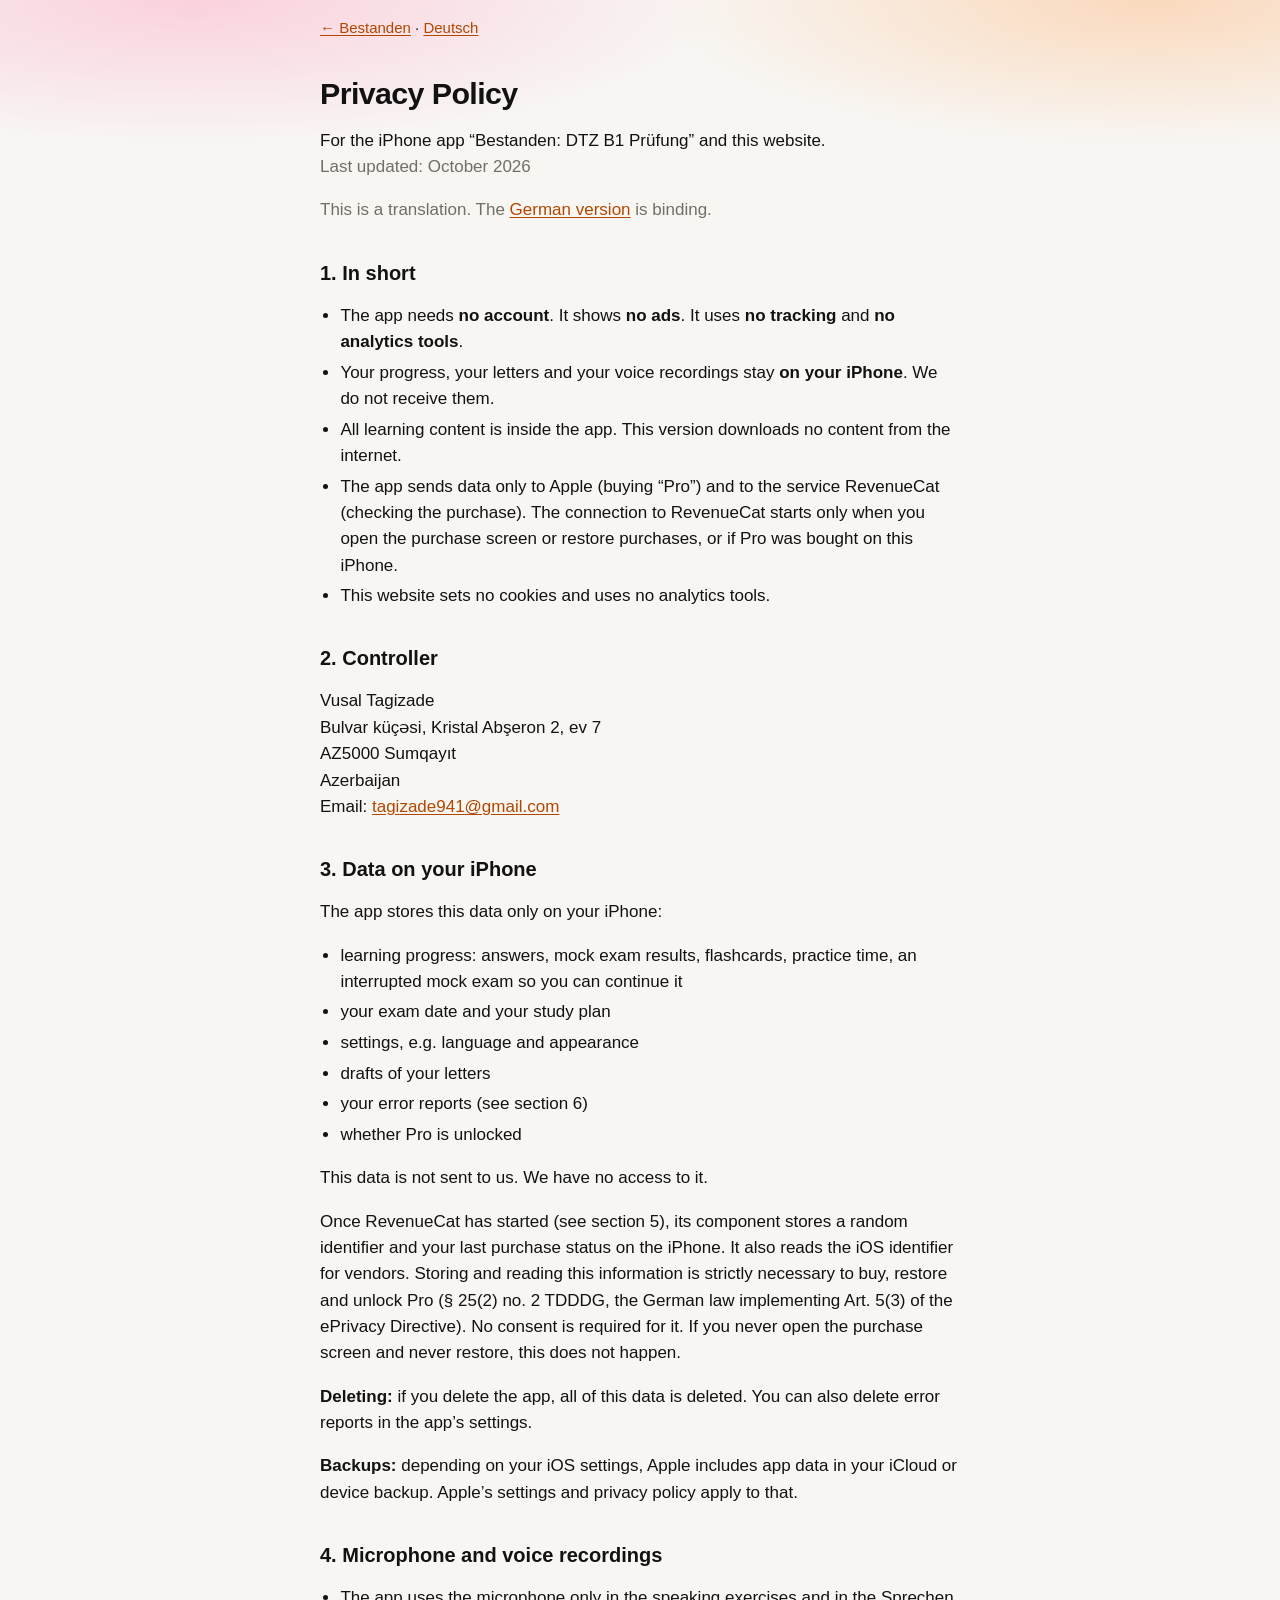
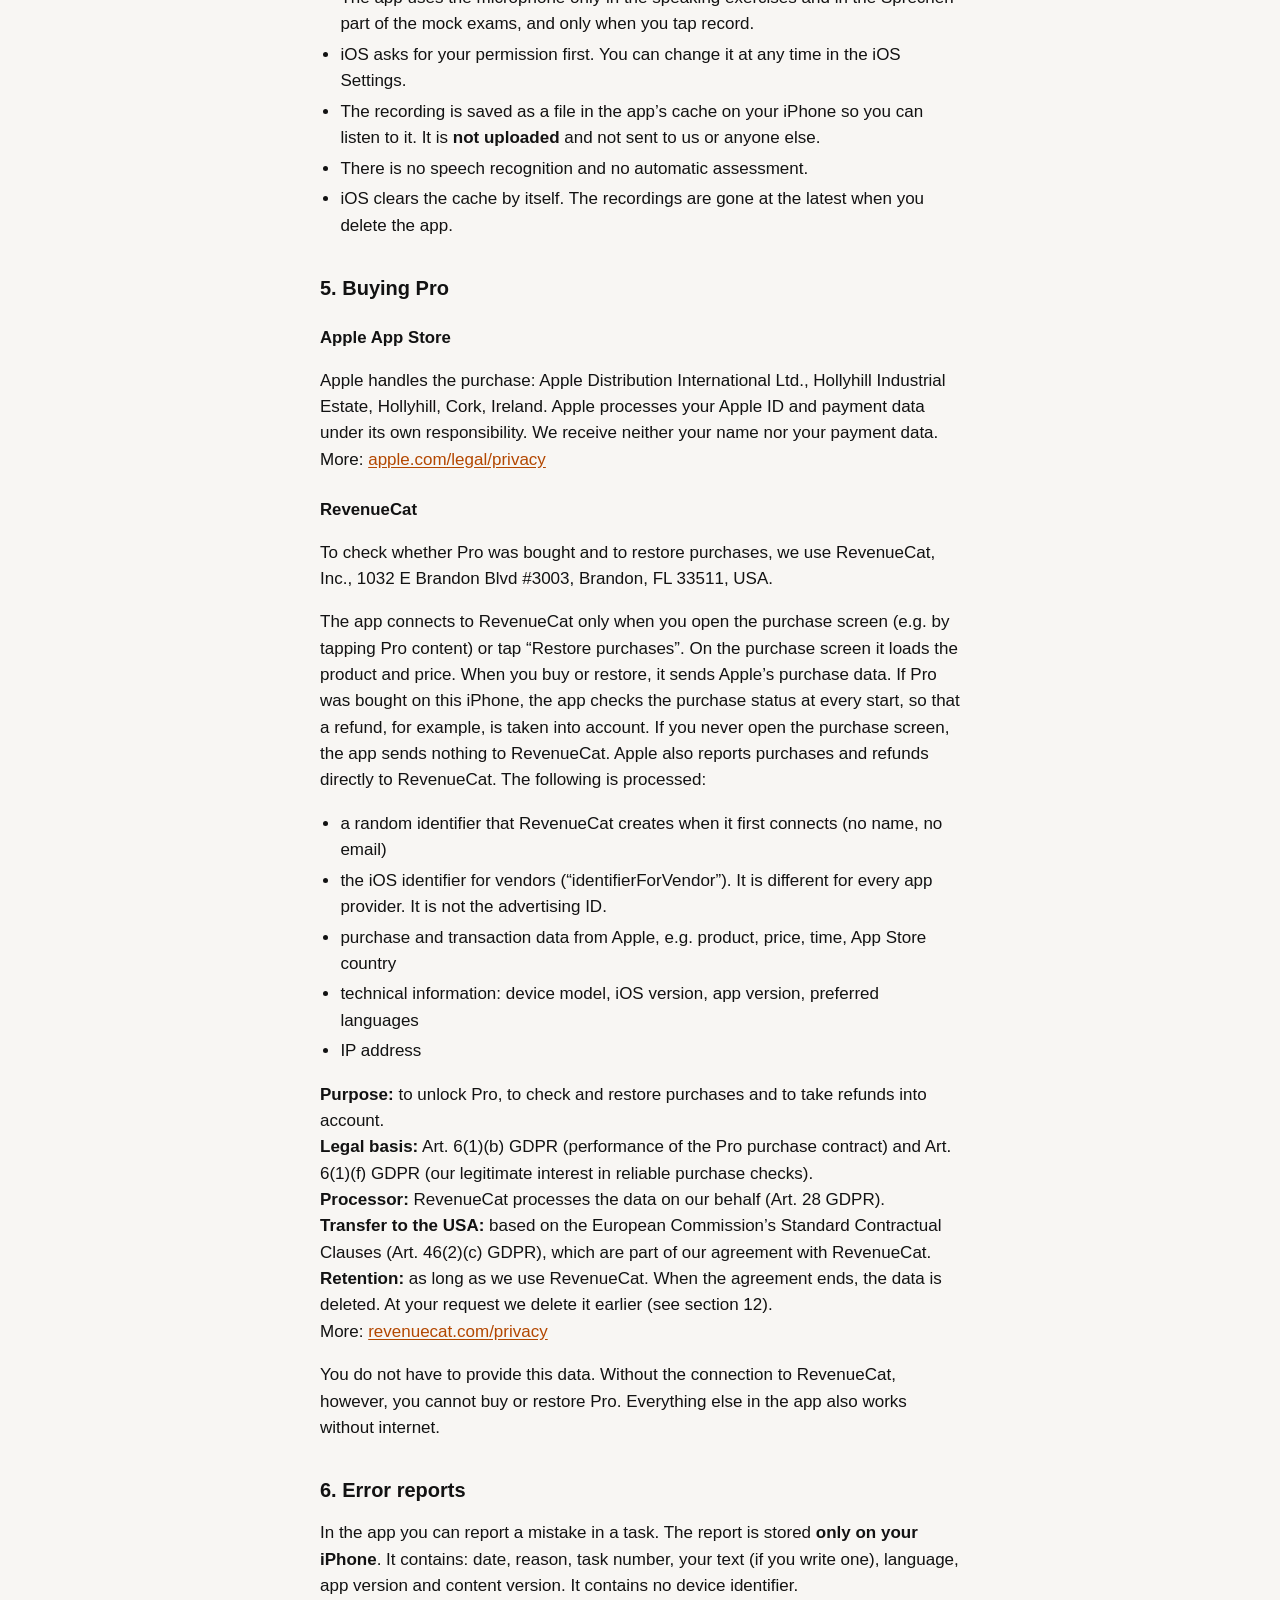
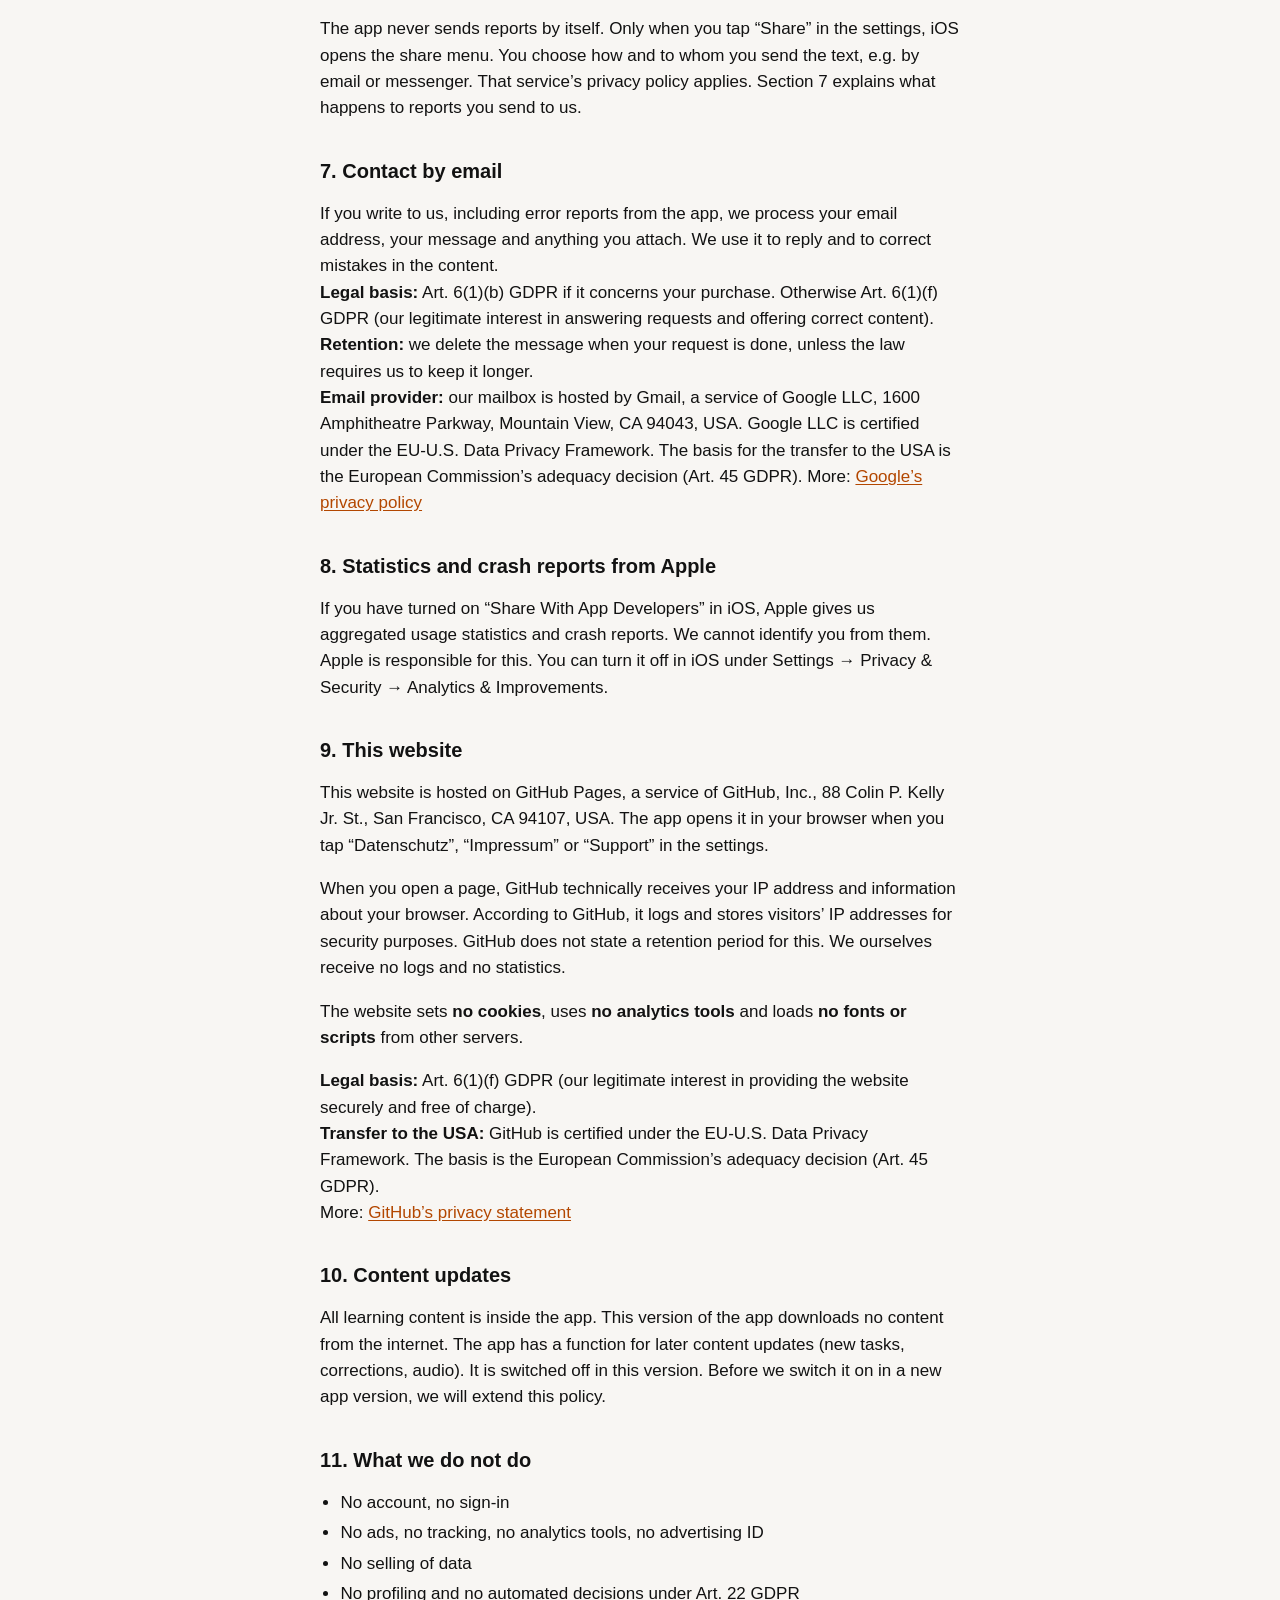
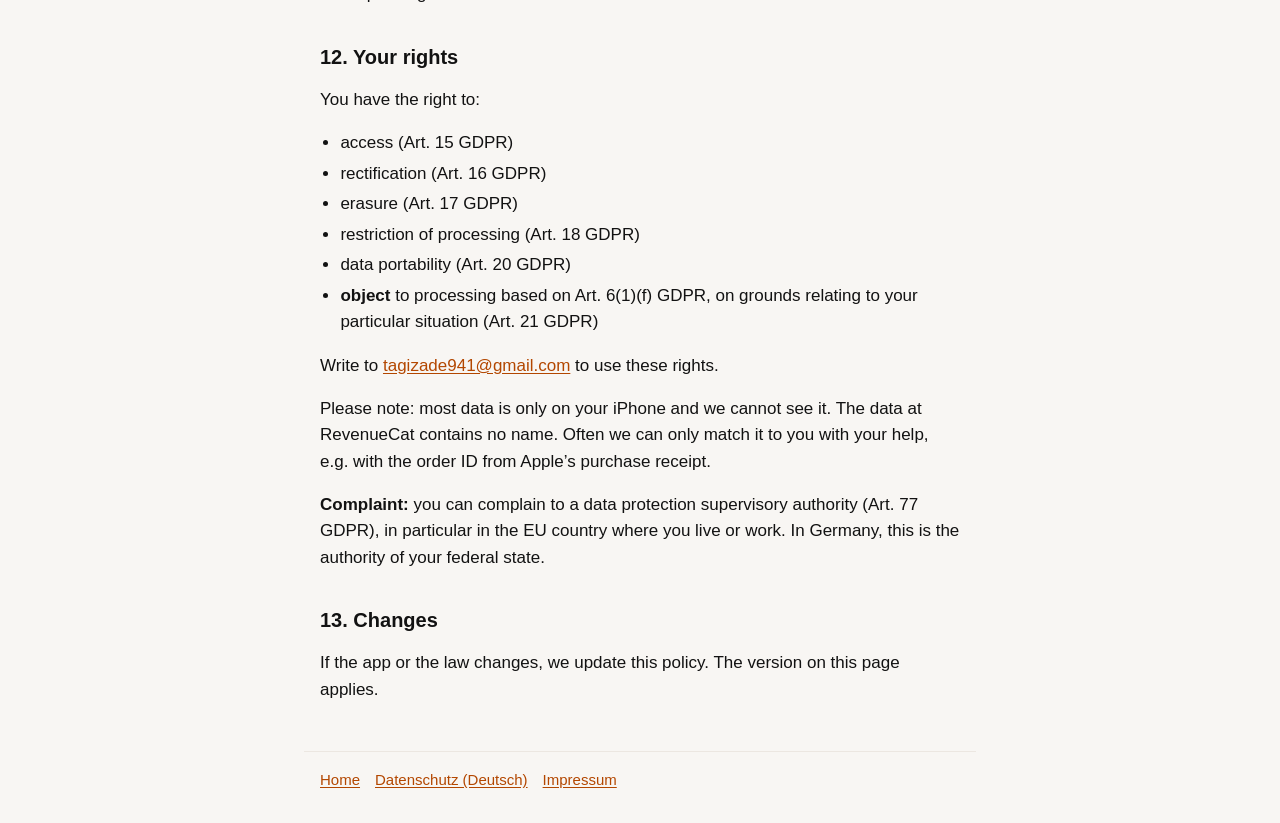
==== privacy-en.html @ 15453028 "Add support, privacy and Impressum pages" ====
<!doctype html>
<html lang="en">
<head>
<meta charset="utf-8">
<meta name="viewport" content="width=device-width, initial-scale=1">
<title>Privacy Policy – Bestanden: DTZ B1 Prüfung</title>
<link rel="icon" href="favicon.png">
<link rel="alternate" hreflang="de" href="privacy.html">
<link rel="stylesheet" href="style.css">
</head>
<body>
<nav><a href="./">← Bestanden</a> · <a href="privacy.html" hreflang="de" lang="de">Deutsch</a></nav>
<main>
<h1>Privacy Policy</h1>
<p>For the iPhone app “Bestanden: DTZ B1 Prüfung” and this website.<br><span class="muted">Last updated: October 2026</span></p>
<p class="muted">This is a translation. The <a href="privacy.html" hreflang="de" lang="de">German version</a> is binding.</p>

<h2 id="short">1. In short</h2>
<ul>
<li>The app needs <strong>no account</strong>. It shows <strong>no ads</strong>. It uses <strong>no tracking</strong> and <strong>no analytics tools</strong>.</li>
<li>Your progress, your letters and your voice recordings stay <strong>on your iPhone</strong>. We do not receive them.</li>
<li>All learning content is inside the app. This version downloads no content from the internet.</li>
<li>The app sends data only to Apple (buying “Pro”) and to the service RevenueCat (checking the purchase). The connection to RevenueCat starts only when you open the purchase screen or restore purchases, or if Pro was bought on this iPhone.</li>
<li>This website sets no cookies and uses no analytics tools.</li>
</ul>

<h2 id="controller">2. Controller</h2>
<p>Vusal Tagizade<br>
Bulvar küçəsi, Kristal Abşeron 2, ev 7<br>
AZ5000 Sumqayıt<br>
Azerbaijan<br>
Email: <a href="mailto:tagizade941@gmail.com">tagizade941@gmail.com</a></p>

<h2 id="device">3. Data on your iPhone</h2>
<p>The app stores this data only on your iPhone:</p>
<ul>
<li>learning progress: answers, mock exam results, flashcards, practice time, an interrupted mock exam so you can continue it</li>
<li>your exam date and your study plan</li>
<li>settings, e.g. language and appearance</li>
<li>drafts of your letters</li>
<li>your error reports (see section 6)</li>
<li>whether Pro is unlocked</li>
</ul>
<p>This data is not sent to us. We have no access to it.</p>
<p>Once RevenueCat has started (see section 5), its component stores a random identifier and your last purchase status on the iPhone. It also reads the iOS identifier for vendors. Storing and reading this information is strictly necessary to buy, restore and unlock Pro (§ 25(2) no. 2 TDDDG, the German law implementing Art. 5(3) of the ePrivacy Directive). No consent is required for it. If you never open the purchase screen and never restore, this does not happen.</p>
<p><strong>Deleting:</strong> if you delete the app, all of this data is deleted. You can also delete error reports in the app’s settings.</p>
<p><strong>Backups:</strong> depending on your iOS settings, Apple includes app data in your iCloud or device backup. Apple’s settings and privacy policy apply to that.</p>

<h2 id="microphone">4. Microphone and voice recordings</h2>
<ul>
<li>The app uses the microphone only in the speaking exercises and in the Sprechen part of the mock exams, and only when you tap record.</li>
<li>iOS asks for your permission first. You can change it at any time in the iOS Settings.</li>
<li>The recording is saved as a file in the app’s cache on your iPhone so you can listen to it. It is <strong>not uploaded</strong> and not sent to us or anyone else.</li>
<li>There is no speech recognition and no automatic assessment.</li>
<li>iOS clears the cache by itself. The recordings are gone at the latest when you delete the app.</li>
</ul>

<h2 id="pro">5. Buying Pro</h2>
<h3>Apple App Store</h3>
<p>Apple handles the purchase: Apple Distribution International Ltd., Hollyhill Industrial Estate, Hollyhill, Cork, Ireland. Apple processes your Apple ID and payment data under its own responsibility. We receive neither your name nor your payment data. More: <a href="https://www.apple.com/legal/privacy/">apple.com/legal/privacy</a></p>

<h3>RevenueCat</h3>
<p>To check whether Pro was bought and to restore purchases, we use RevenueCat, Inc., 1032 E Brandon Blvd #3003, Brandon, FL 33511, USA.</p>
<p>The app connects to RevenueCat only when you open the purchase screen (e.g. by tapping Pro content) or tap “Restore purchases”. On the purchase screen it loads the product and price. When you buy or restore, it sends Apple’s purchase data. If Pro was bought on this iPhone, the app checks the purchase status at every start, so that a refund, for example, is taken into account. If you never open the purchase screen, the app sends nothing to RevenueCat. Apple also reports purchases and refunds directly to RevenueCat. The following is processed:</p>
<ul>
<li>a random identifier that RevenueCat creates when it first connects (no name, no email)</li>
<li>the iOS identifier for vendors (“identifierForVendor”). It is different for every app provider. It is not the advertising ID.</li>
<li>purchase and transaction data from Apple, e.g. product, price, time, App Store country</li>
<li>technical information: device model, iOS version, app version, preferred languages</li>
<li>IP address</li>
</ul>
<p><strong>Purpose:</strong> to unlock Pro, to check and restore purchases and to take refunds into account.<br>
<strong>Legal basis:</strong> Art. 6(1)(b) GDPR (performance of the Pro purchase contract) and Art. 6(1)(f) GDPR (our legitimate interest in reliable purchase checks).<br>
<strong>Processor:</strong> RevenueCat processes the data on our behalf (Art. 28 GDPR).<br>
<strong>Transfer to the USA:</strong> based on the European Commission’s Standard Contractual Clauses (Art. 46(2)(c) GDPR), which are part of our agreement with RevenueCat.<br>
<strong>Retention:</strong> as long as we use RevenueCat. When the agreement ends, the data is deleted. At your request we delete it earlier (see section 12).<br>
More: <a href="https://www.revenuecat.com/privacy">revenuecat.com/privacy</a></p>
<p>You do not have to provide this data. Without the connection to RevenueCat, however, you cannot buy or restore Pro. Everything else in the app also works without internet.</p>

<h2 id="reports">6. Error reports</h2>
<p>In the app you can report a mistake in a task. The report is stored <strong>only on your iPhone</strong>. It contains: date, reason, task number, your text (if you write one), language, app version and content version. It contains no device identifier.</p>
<p>The app never sends reports by itself. Only when you tap “Share” in the settings, iOS opens the share menu. You choose how and to whom you send the text, e.g. by email or messenger. That service’s privacy policy applies. Section 7 explains what happens to reports you send to us.</p>

<h2 id="email">7. Contact by email</h2>
<p>If you write to us, including error reports from the app, we process your email address, your message and anything you attach. We use it to reply and to correct mistakes in the content.<br>
<strong>Legal basis:</strong> Art. 6(1)(b) GDPR if it concerns your purchase. Otherwise Art. 6(1)(f) GDPR (our legitimate interest in answering requests and offering correct content).<br>
<strong>Retention:</strong> we delete the message when your request is done, unless the law requires us to keep it longer.<br>
<strong>Email provider:</strong> our mailbox is hosted by Gmail, a service of Google LLC, 1600 Amphitheatre Parkway, Mountain View, CA 94043, USA. Google LLC is certified under the EU-U.S. Data Privacy Framework. The basis for the transfer to the USA is the European Commission’s adequacy decision (Art. 45 GDPR). More: <a href="https://policies.google.com/privacy?hl=en">Google’s privacy policy</a></p>

<h2 id="apple-analytics">8. Statistics and crash reports from Apple</h2>
<p>If you have turned on “Share With App Developers” in iOS, Apple gives us aggregated usage statistics and crash reports. We cannot identify you from them. Apple is responsible for this. You can turn it off in iOS under Settings → Privacy &amp; Security → Analytics &amp; Improvements.</p>

<h2 id="website">9. This website</h2>
<p>This website is hosted on GitHub Pages, a service of GitHub, Inc., 88 Colin P. Kelly Jr. St., San Francisco, CA 94107, USA. The app opens it in your browser when you tap “Datenschutz”, “Impressum” or “Support” in the settings.</p>
<p>When you open a page, GitHub technically receives your IP address and information about your browser. According to GitHub, it logs and stores visitors’ IP addresses for security purposes. GitHub does not state a retention period for this. We ourselves receive no logs and no statistics.</p>
<p>The website sets <strong>no cookies</strong>, uses <strong>no analytics tools</strong> and loads <strong>no fonts or scripts</strong> from other servers.</p>
<p><strong>Legal basis:</strong> Art. 6(1)(f) GDPR (our legitimate interest in providing the website securely and free of charge).<br>
<strong>Transfer to the USA:</strong> GitHub is certified under the EU-U.S. Data Privacy Framework. The basis is the European Commission’s adequacy decision (Art. 45 GDPR).<br>
More: <a href="https://docs.github.com/site-policy/privacy-policies/github-general-privacy-statement">GitHub’s privacy statement</a></p>

<h2 id="updates">10. Content updates</h2>
<p>All learning content is inside the app. This version of the app downloads no content from the internet. The app has a function for later content updates (new tasks, corrections, audio). It is switched off in this version. Before we switch it on in a new app version, we will extend this policy.</p>

<h2 id="not">11. What we do not do</h2>
<ul>
<li>No account, no sign-in</li>
<li>No ads, no tracking, no analytics tools, no advertising ID</li>
<li>No selling of data</li>
<li>No profiling and no automated decisions under Art. 22 GDPR</li>
</ul>

<h2 id="rights">12. Your rights</h2>
<p>You have the right to:</p>
<ul>
<li>access (Art. 15 GDPR)</li>
<li>rectification (Art. 16 GDPR)</li>
<li>erasure (Art. 17 GDPR)</li>
<li>restriction of processing (Art. 18 GDPR)</li>
<li>data portability (Art. 20 GDPR)</li>
<li><strong>object</strong> to processing based on Art. 6(1)(f) GDPR, on grounds relating to your particular situation (Art. 21 GDPR)</li>
</ul>
<p>Write to <a href="mailto:tagizade941@gmail.com">tagizade941@gmail.com</a> to use these rights.</p>
<p>Please note: most data is only on your iPhone and we cannot see it. The data at RevenueCat contains no name. Often we can only match it to you with your help, e.g. with the order ID from Apple’s purchase receipt.</p>
<p><strong>Complaint:</strong> you can complain to a data protection supervisory authority (Art. 77 GDPR), in particular in the EU country where you live or work. In Germany, this is the authority of your federal state.</p>

<h2 id="changes">13. Changes</h2>
<p>If the app or the law changes, we update this policy. The version on this page applies.</p>
</main>
<footer>
<a href="./">Home</a><a href="privacy.html">Datenschutz (Deutsch)</a><a href="impressum.html" hreflang="de">Impressum</a>
</footer>
</body>
</html>
---- style.css ----
/* System fonts only, nothing loaded from other servers. Colours from the app (src/ui/theme.ts). */
:root {
  color-scheme: light dark;
  --bg: #F8F6F3; --ink: #121212; --muted: #736D67; --card: #FFFFFF; --line: #ECE7E1;
  --link: #B34700; /* 5.1:1 on --bg; the bright icon orange is only for decoration */
  --glow: radial-gradient(60% 40% at 15% 0%, rgba(255,141,182,.35), transparent 70%), radial-gradient(55% 40% at 90% 0%, rgba(255,174,107,.4), transparent 70%);
}
@media (prefers-color-scheme: dark) {
  :root { --bg: #121110; --ink: #F5F2EE; --muted: #9C958D; --card: #1E1C1A; --line: #2C2926; --link: #FF9A4D;
    --glow: radial-gradient(60% 40% at 15% 0%, rgba(255,141,182,.12), transparent 70%), radial-gradient(55% 40% at 90% 0%, rgba(255,174,107,.14), transparent 70%); }
}
* { box-sizing: border-box; }
html { -webkit-text-size-adjust: 100%; }
body {
  margin: 0; color: var(--ink);
  background-color: var(--bg); background-image: var(--glow); background-repeat: no-repeat; background-size: 100% 520px; /* glow only at the top */
  font: 17px/1.55 -apple-system, BlinkMacSystemFont, "Segoe UI", Roboto, "Helvetica Neue", Arial, sans-serif;
  overflow-wrap: break-word;
}
main, nav, footer { max-width: 42rem; margin: 0 auto; padding: 0 16px; }
nav { padding-top: 16px; font-size: 15px; }
h1 { font-size: clamp(1.5rem, 7vw, 1.9rem); line-height: 1.15; letter-spacing: -.02em; margin: 1.2em 0 .4em; hyphens: auto; }
h2 { font-size: 1.25rem; line-height: 1.3; margin: 1.8em 0 .4em; }
h3 { font-size: 1.05rem; margin: 1.4em 0 .3em; }
a { color: var(--link); text-underline-offset: 2px; }
a:focus-visible { outline: 2px solid var(--link); outline-offset: 2px; border-radius: 2px; }
ul { padding-left: 1.2em; }
li { margin: .25em 0; }
.muted, footer { color: var(--muted); }
.lead { font-size: 1.1rem; }
.icon { display: block; width: 72px; height: 72px; border-radius: 16px; margin-top: 28px; }
.card { background: var(--card); border: 1px solid var(--line); border-radius: 20px; padding: 4px 18px; margin: 16px 0; }
.links { list-style: none; padding: 0; }
.links li { margin: .5em 0; }
footer { border-top: 1px solid var(--line); margin-top: 48px; padding-top: 16px; padding-bottom: 32px; font-size: 15px; }
footer a { margin-right: 1em; display: inline-block; }
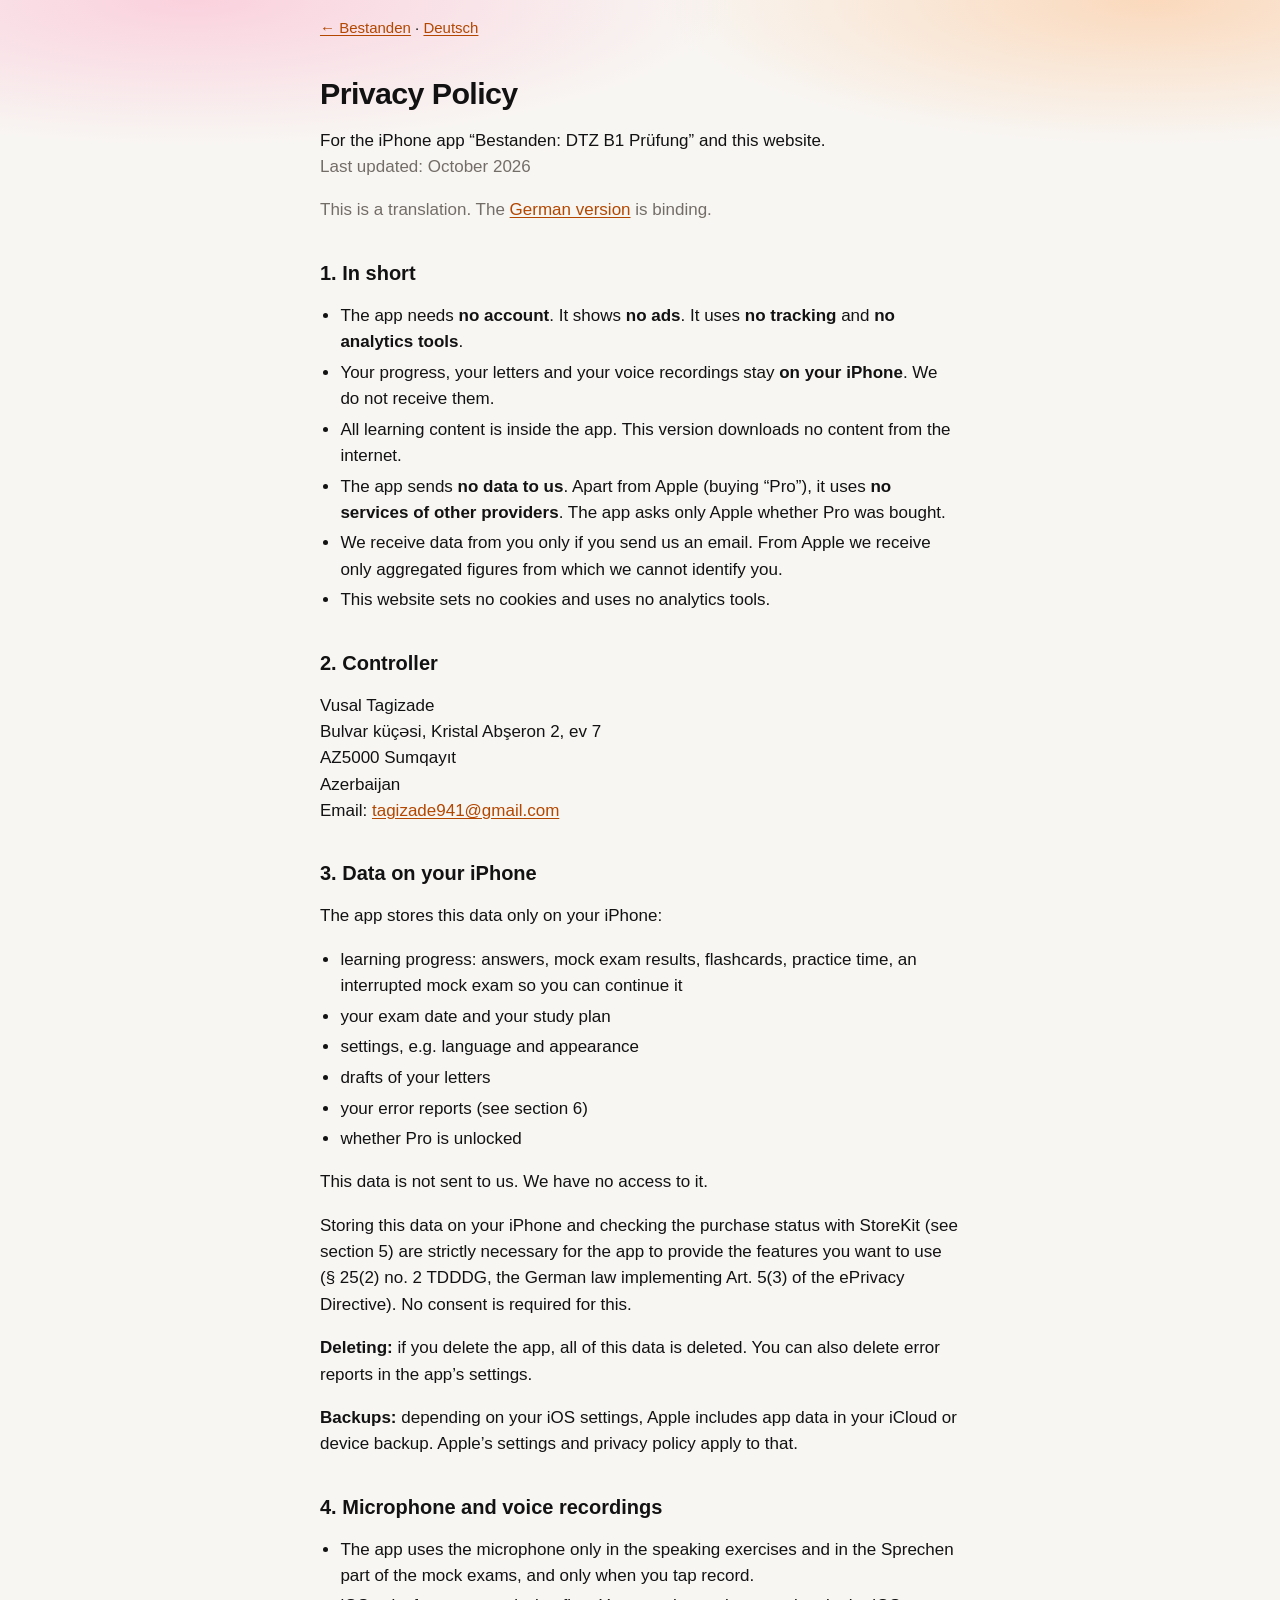
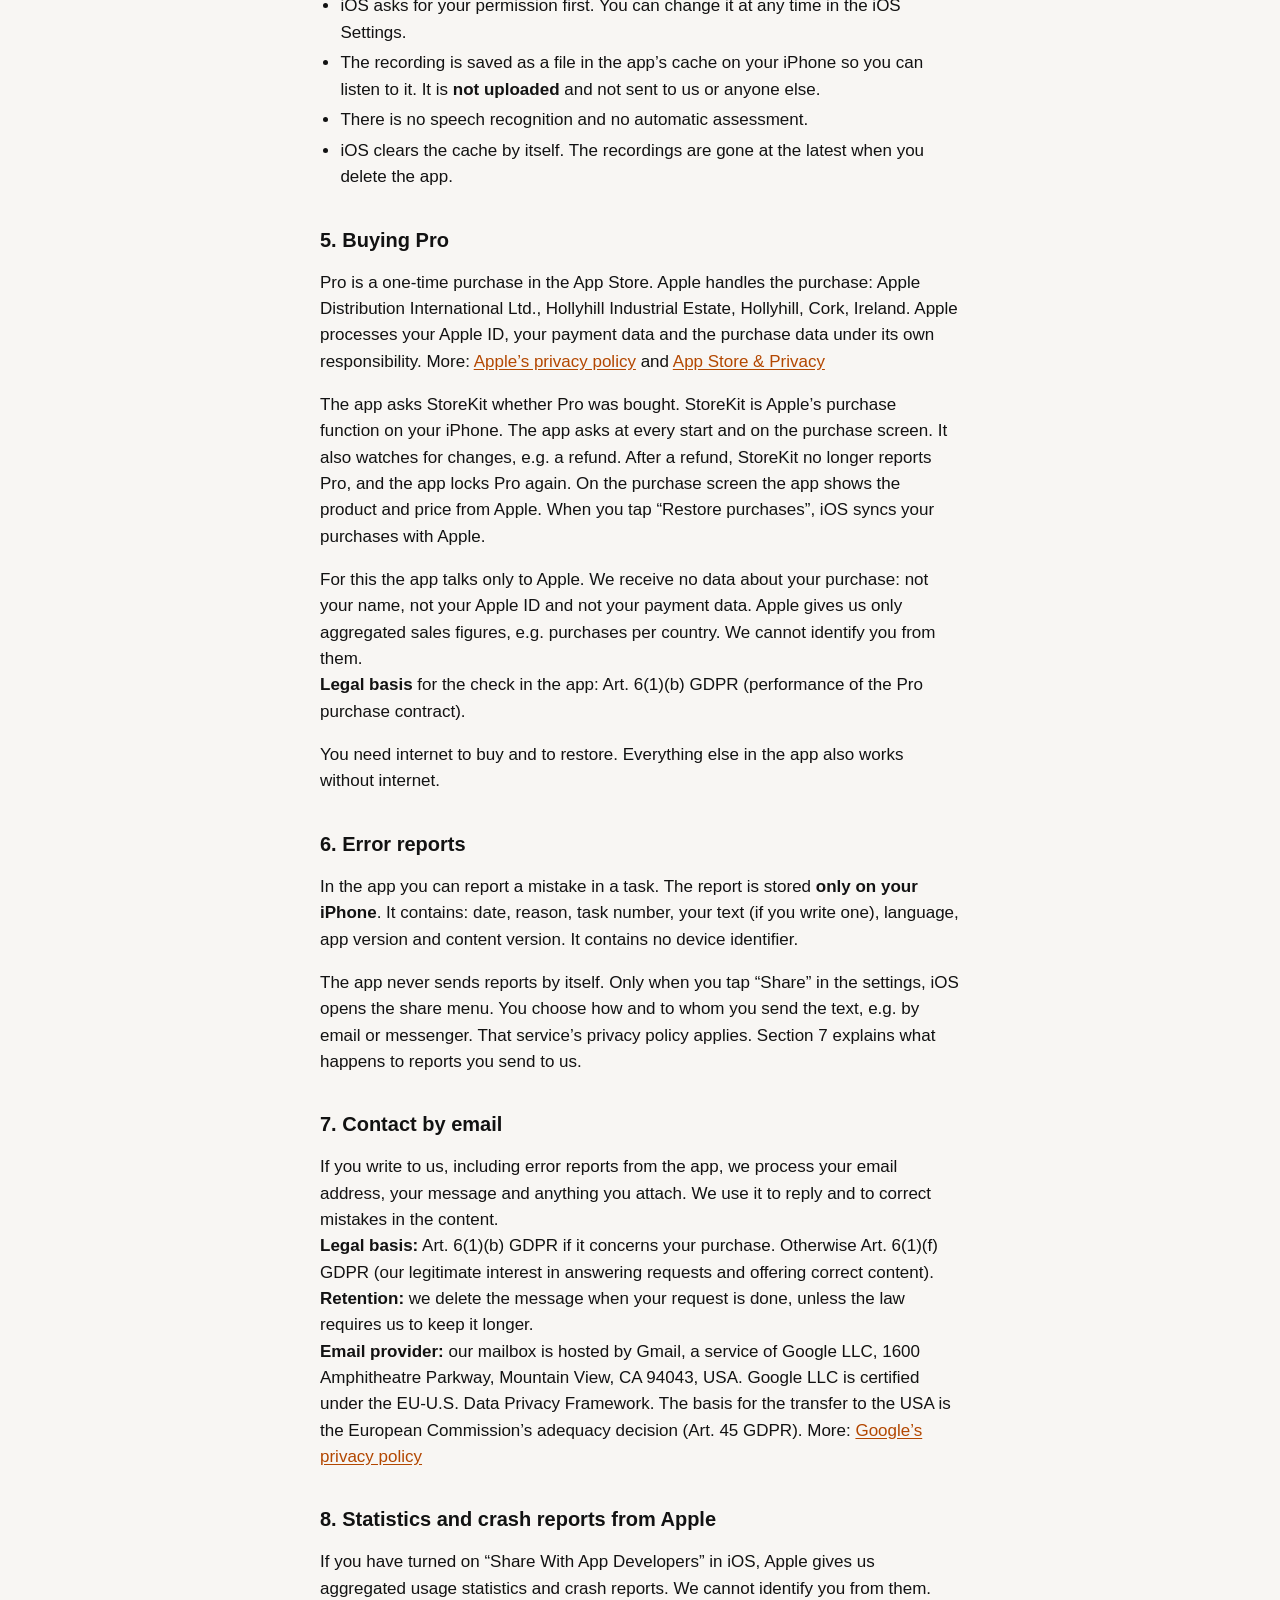
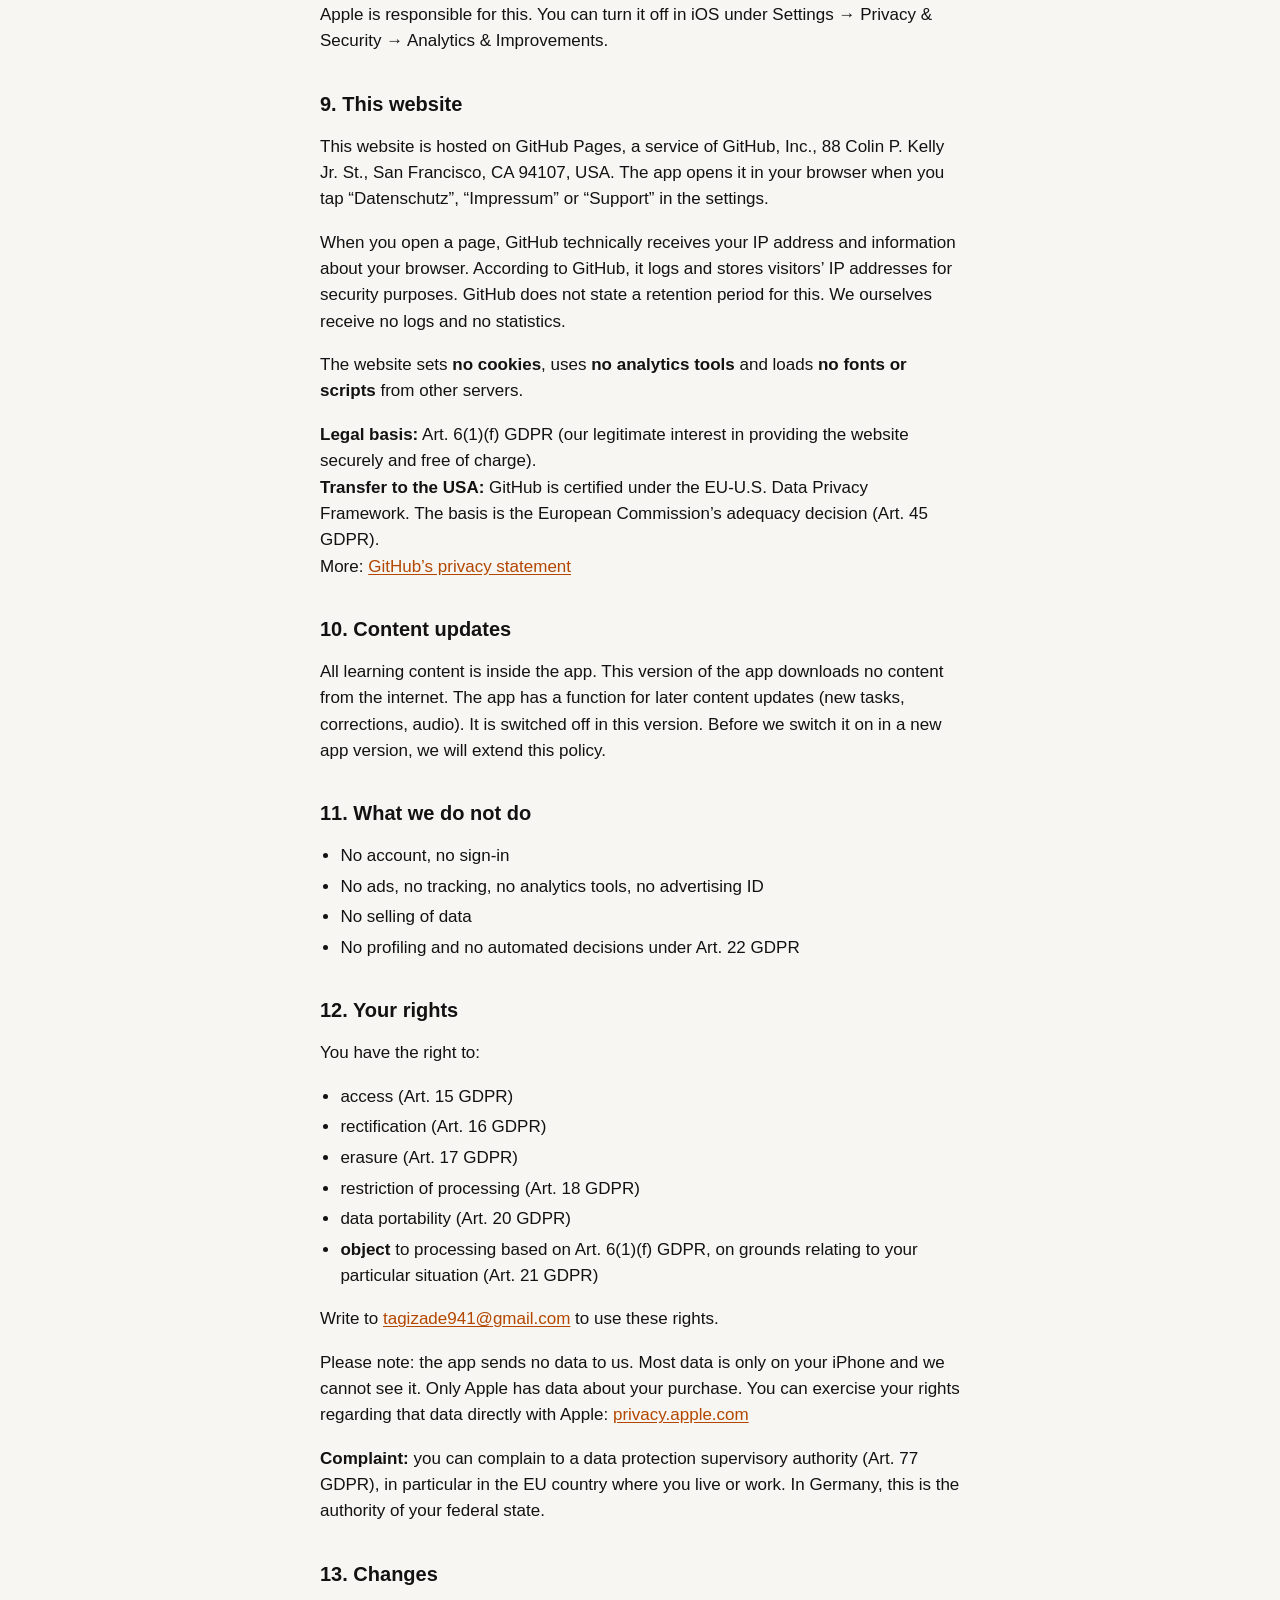
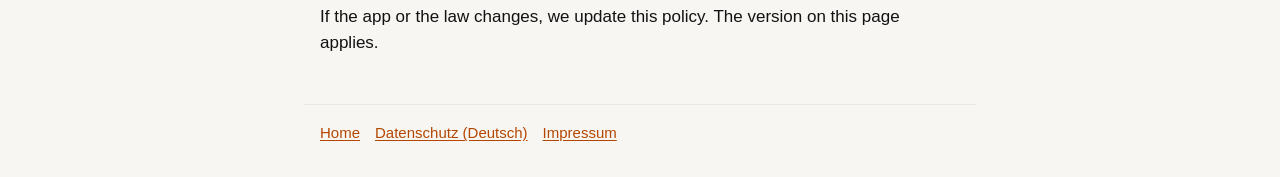
==== commit 3c91d67c: "Privacy: purchases via Apple StoreKit only; Impressum: phone" ====
--- a/privacy-en.html
+++ b/privacy-en.html
@@ -9,6 +9,7 @@
 <link rel="stylesheet" href="style.css">
 </head>
 <body>
+
 <nav><a href="./">← Bestanden</a> · <a href="privacy.html" hreflang="de" lang="de">Deutsch</a></nav>
 <main>
 <h1>Privacy Policy</h1>
@@ -20,7 +21,8 @@
 <li>The app needs <strong>no account</strong>. It shows <strong>no ads</strong>. It uses <strong>no tracking</strong> and <strong>no analytics tools</strong>.</li>
 <li>Your progress, your letters and your voice recordings stay <strong>on your iPhone</strong>. We do not receive them.</li>
 <li>All learning content is inside the app. This version downloads no content from the internet.</li>
-<li>The app sends data only to Apple (buying “Pro”) and to the service RevenueCat (checking the purchase). The connection to RevenueCat starts only when you open the purchase screen or restore purchases, or if Pro was bought on this iPhone.</li>
+<li>The app sends <strong>no data to us</strong>. Apart from Apple (buying “Pro”), it uses <strong>no services of other providers</strong>. The app asks only Apple whether Pro was bought.</li>
+<li>We receive data from you only if you send us an email. From Apple we receive only aggregated figures from which we cannot identify you.</li>
 <li>This website sets no cookies and uses no analytics tools.</li>
 </ul>
 
@@ -30,6 +32,7 @@
 AZ5000 Sumqayıt<br>
 Azerbaijan<br>
 Email: <a href="mailto:tagizade941@gmail.com">tagizade941@gmail.com</a></p>
+
 
 <h2 id="device">3. Data on your iPhone</h2>
 <p>The app stores this data only on your iPhone:</p>
@@ -42,7 +45,7 @@
 <li>whether Pro is unlocked</li>
 </ul>
 <p>This data is not sent to us. We have no access to it.</p>
-<p>Once RevenueCat has started (see section 5), its component stores a random identifier and your last purchase status on the iPhone. It also reads the iOS identifier for vendors. Storing and reading this information is strictly necessary to buy, restore and unlock Pro (§ 25(2) no. 2 TDDDG, the German law implementing Art. 5(3) of the ePrivacy Directive). No consent is required for it. If you never open the purchase screen and never restore, this does not happen.</p>
+<p>Storing this data on your iPhone and checking the purchase status with StoreKit (see section 5) are strictly necessary for the app to provide the features you want to use (§ 25(2) no. 2 TDDDG, the German law implementing Art. 5(3) of the ePrivacy Directive). No consent is required for this.</p>
 <p><strong>Deleting:</strong> if you delete the app, all of this data is deleted. You can also delete error reports in the app’s settings.</p>
 <p><strong>Backups:</strong> depending on your iOS settings, Apple includes app data in your iCloud or device backup. Apple’s settings and privacy policy apply to that.</p>
 
@@ -56,26 +59,11 @@
 </ul>
 
 <h2 id="pro">5. Buying Pro</h2>
-<h3>Apple App Store</h3>
-<p>Apple handles the purchase: Apple Distribution International Ltd., Hollyhill Industrial Estate, Hollyhill, Cork, Ireland. Apple processes your Apple ID and payment data under its own responsibility. We receive neither your name nor your payment data. More: <a href="https://www.apple.com/legal/privacy/">apple.com/legal/privacy</a></p>
-
-<h3>RevenueCat</h3>
-<p>To check whether Pro was bought and to restore purchases, we use RevenueCat, Inc., 1032 E Brandon Blvd #3003, Brandon, FL 33511, USA.</p>
-<p>The app connects to RevenueCat only when you open the purchase screen (e.g. by tapping Pro content) or tap “Restore purchases”. On the purchase screen it loads the product and price. When you buy or restore, it sends Apple’s purchase data. If Pro was bought on this iPhone, the app checks the purchase status at every start, so that a refund, for example, is taken into account. If you never open the purchase screen, the app sends nothing to RevenueCat. Apple also reports purchases and refunds directly to RevenueCat. The following is processed:</p>
-<ul>
-<li>a random identifier that RevenueCat creates when it first connects (no name, no email)</li>
-<li>the iOS identifier for vendors (“identifierForVendor”). It is different for every app provider. It is not the advertising ID.</li>
-<li>purchase and transaction data from Apple, e.g. product, price, time, App Store country</li>
-<li>technical information: device model, iOS version, app version, preferred languages</li>
-<li>IP address</li>
-</ul>
-<p><strong>Purpose:</strong> to unlock Pro, to check and restore purchases and to take refunds into account.<br>
-<strong>Legal basis:</strong> Art. 6(1)(b) GDPR (performance of the Pro purchase contract) and Art. 6(1)(f) GDPR (our legitimate interest in reliable purchase checks).<br>
-<strong>Processor:</strong> RevenueCat processes the data on our behalf (Art. 28 GDPR).<br>
-<strong>Transfer to the USA:</strong> based on the European Commission’s Standard Contractual Clauses (Art. 46(2)(c) GDPR), which are part of our agreement with RevenueCat.<br>
-<strong>Retention:</strong> as long as we use RevenueCat. When the agreement ends, the data is deleted. At your request we delete it earlier (see section 12).<br>
-More: <a href="https://www.revenuecat.com/privacy">revenuecat.com/privacy</a></p>
-<p>You do not have to provide this data. Without the connection to RevenueCat, however, you cannot buy or restore Pro. Everything else in the app also works without internet.</p>
+<p>Pro is a one-time purchase in the App Store. Apple handles the purchase: Apple Distribution International Ltd., Hollyhill Industrial Estate, Hollyhill, Cork, Ireland. Apple processes your Apple ID, your payment data and the purchase data under its own responsibility. More: <a href="https://www.apple.com/legal/privacy/">Apple’s privacy policy</a> and <a href="https://www.apple.com/legal/privacy/data/en/app-store/">App Store &amp; Privacy</a></p>
+<p>The app asks StoreKit whether Pro was bought. StoreKit is Apple’s purchase function on your iPhone. The app asks at every start and on the purchase screen. It also watches for changes, e.g. a refund. After a refund, StoreKit no longer reports Pro, and the app locks Pro again. On the purchase screen the app shows the product and price from Apple. When you tap “Restore purchases”, iOS syncs your purchases with Apple.</p>
+<p>For this the app talks only to Apple. We receive no data about your purchase: not your name, not your Apple ID and not your payment data. Apple gives us only aggregated sales figures, e.g. purchases per country. We cannot identify you from them.<br>
+<strong>Legal basis</strong> for the check in the app: Art. 6(1)(b) GDPR (performance of the Pro purchase contract).</p>
+<p>You need internet to buy and to restore. Everything else in the app also works without internet.</p>
 
 <h2 id="reports">6. Error reports</h2>
 <p>In the app you can report a mistake in a task. The report is stored <strong>only on your iPhone</strong>. It contains: date, reason, task number, your text (if you write one), language, app version and content version. It contains no device identifier.</p>
@@ -120,7 +108,7 @@
 <li><strong>object</strong> to processing based on Art. 6(1)(f) GDPR, on grounds relating to your particular situation (Art. 21 GDPR)</li>
 </ul>
 <p>Write to <a href="mailto:tagizade941@gmail.com">tagizade941@gmail.com</a> to use these rights.</p>
-<p>Please note: most data is only on your iPhone and we cannot see it. The data at RevenueCat contains no name. Often we can only match it to you with your help, e.g. with the order ID from Apple’s purchase receipt.</p>
+<p>Please note: the app sends no data to us. Most data is only on your iPhone and we cannot see it. Only Apple has data about your purchase. You can exercise your rights regarding that data directly with Apple: <a href="https://privacy.apple.com/">privacy.apple.com</a></p>
 <p><strong>Complaint:</strong> you can complain to a data protection supervisory authority (Art. 77 GDPR), in particular in the EU country where you live or work. In Germany, this is the authority of your federal state.</p>
 
 <h2 id="changes">13. Changes</h2>
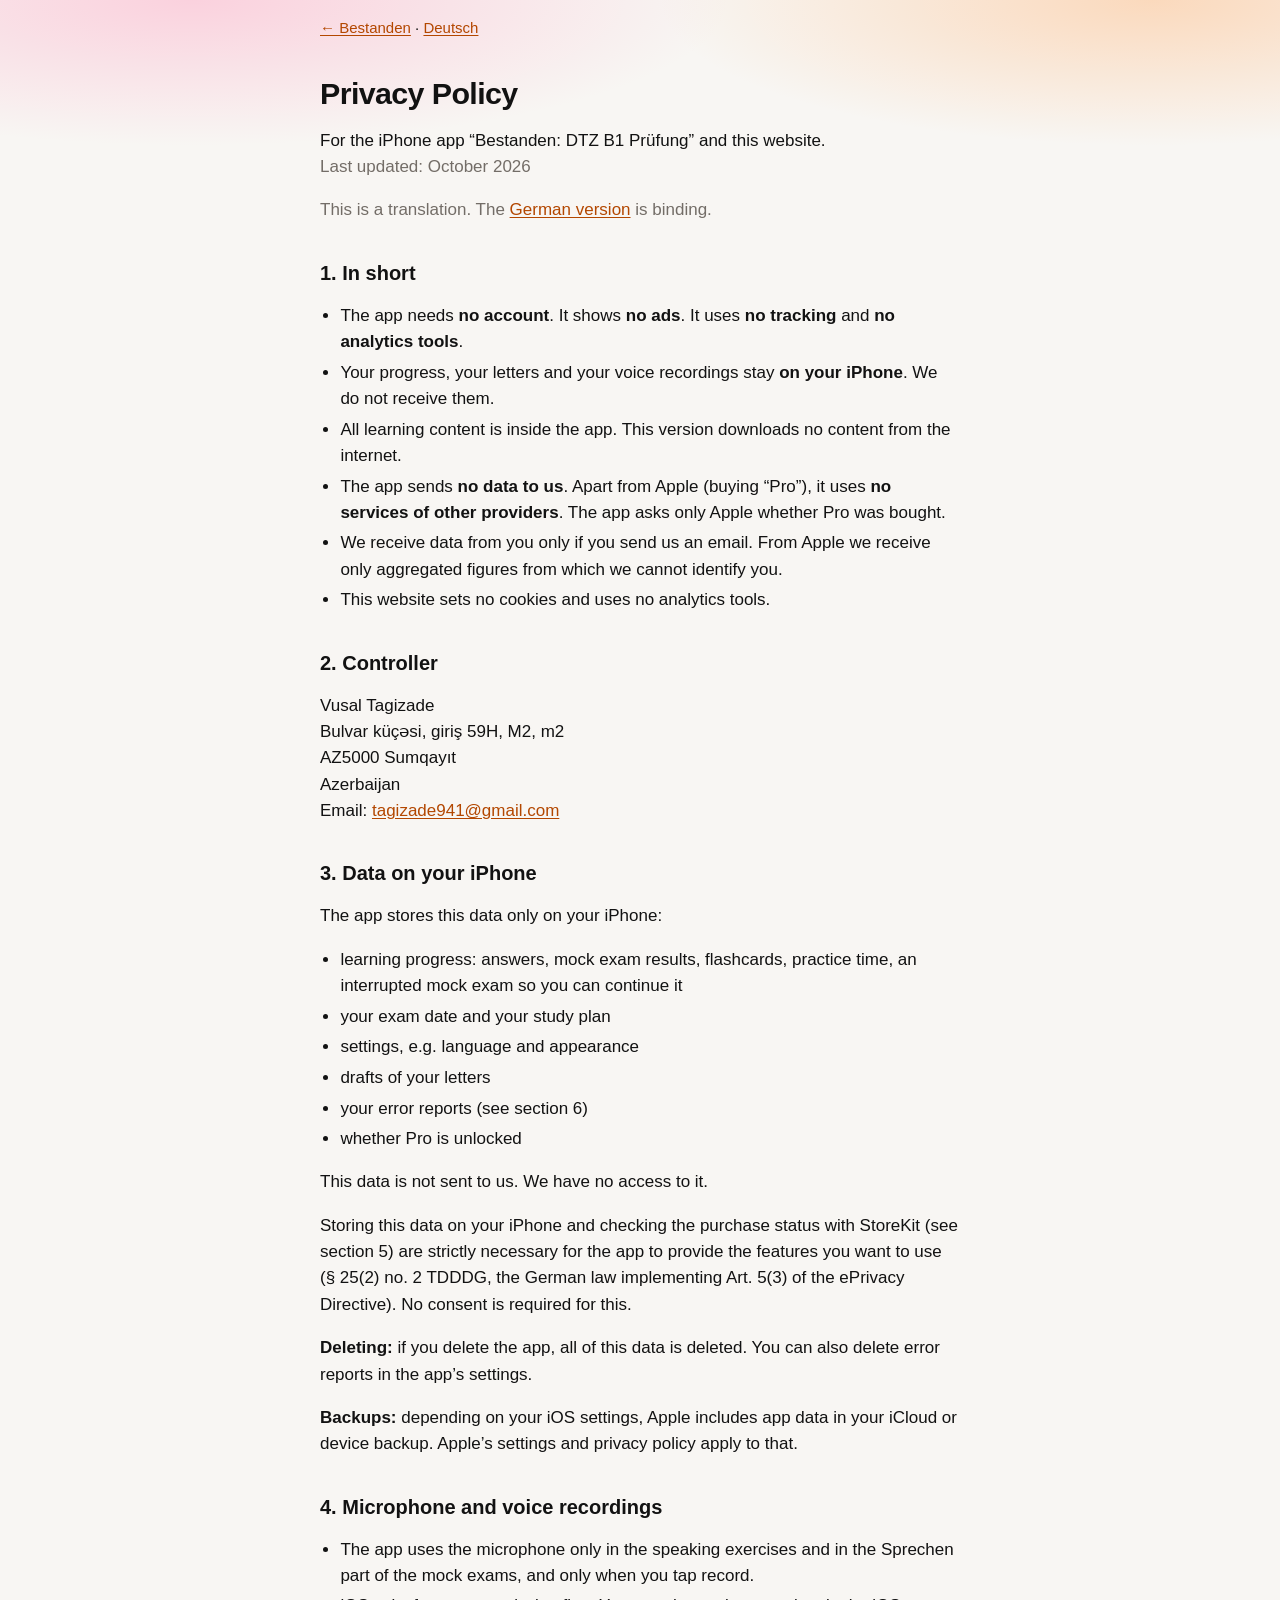
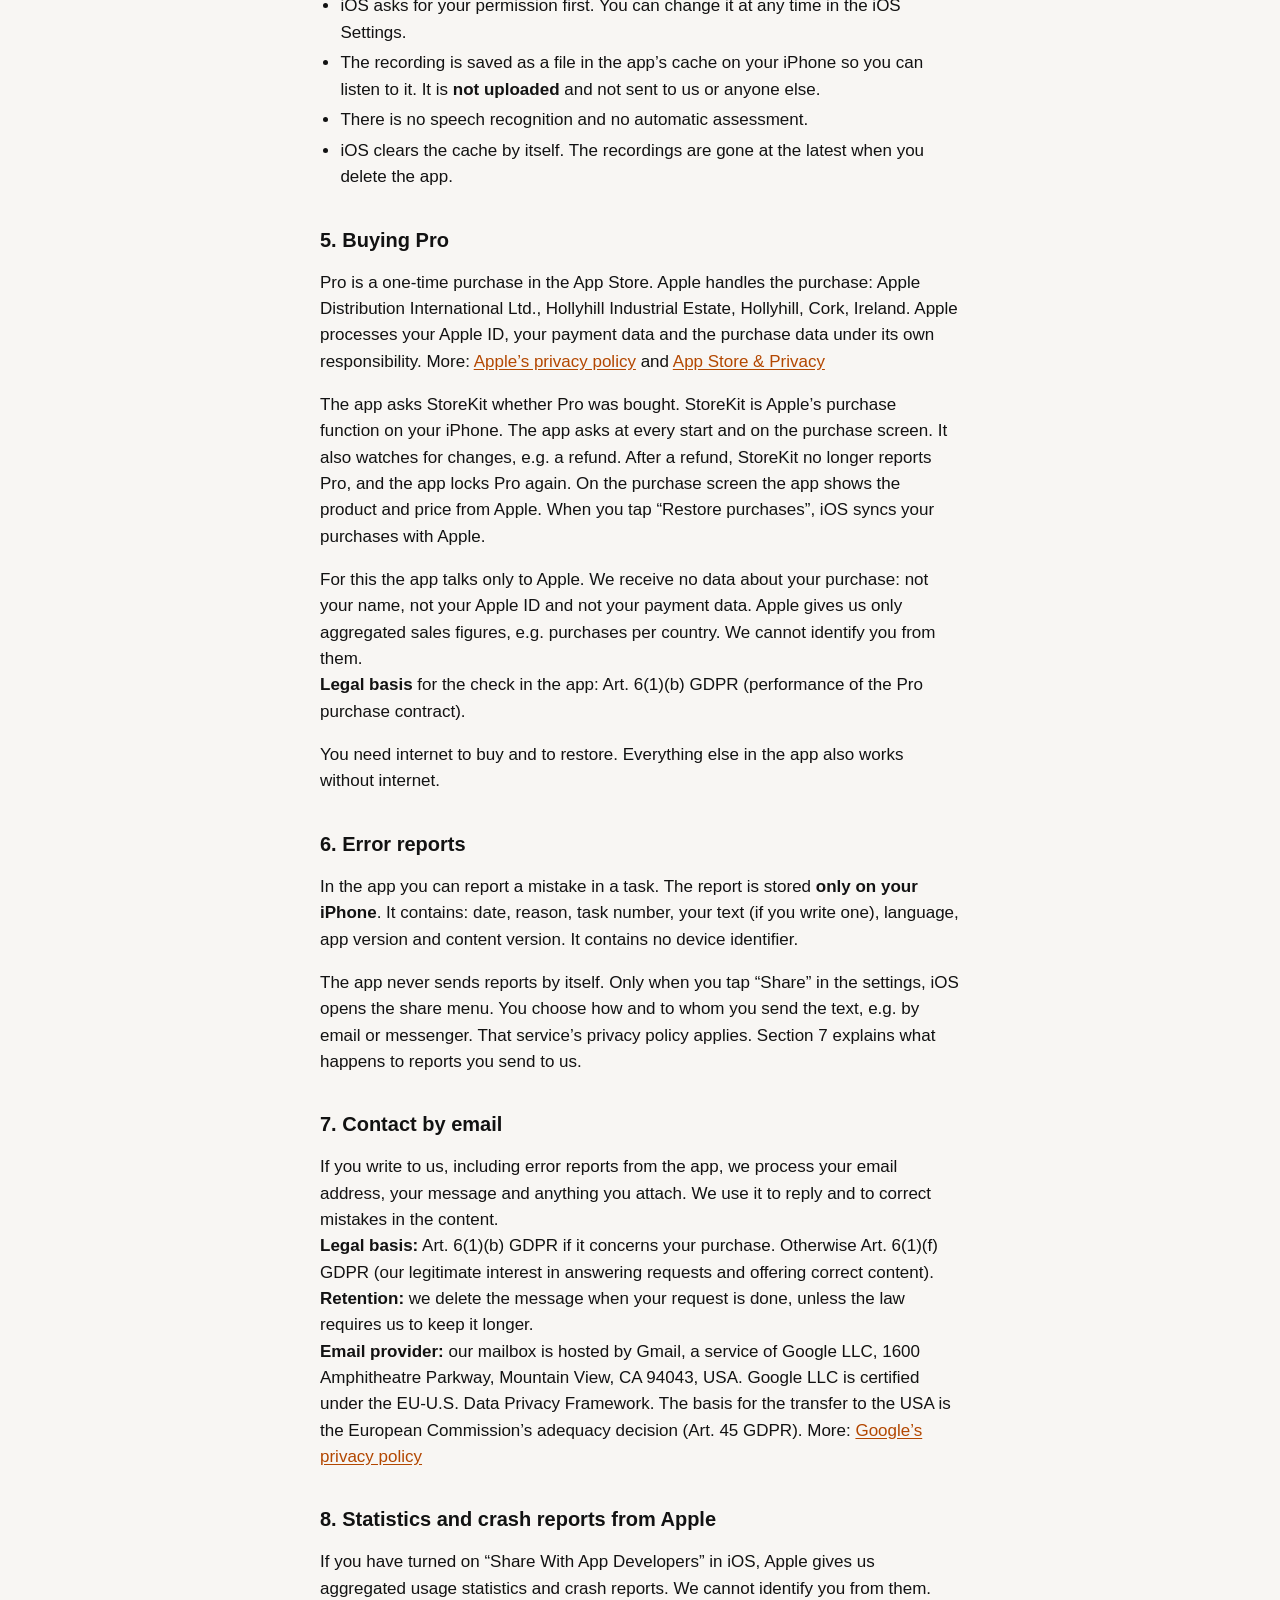
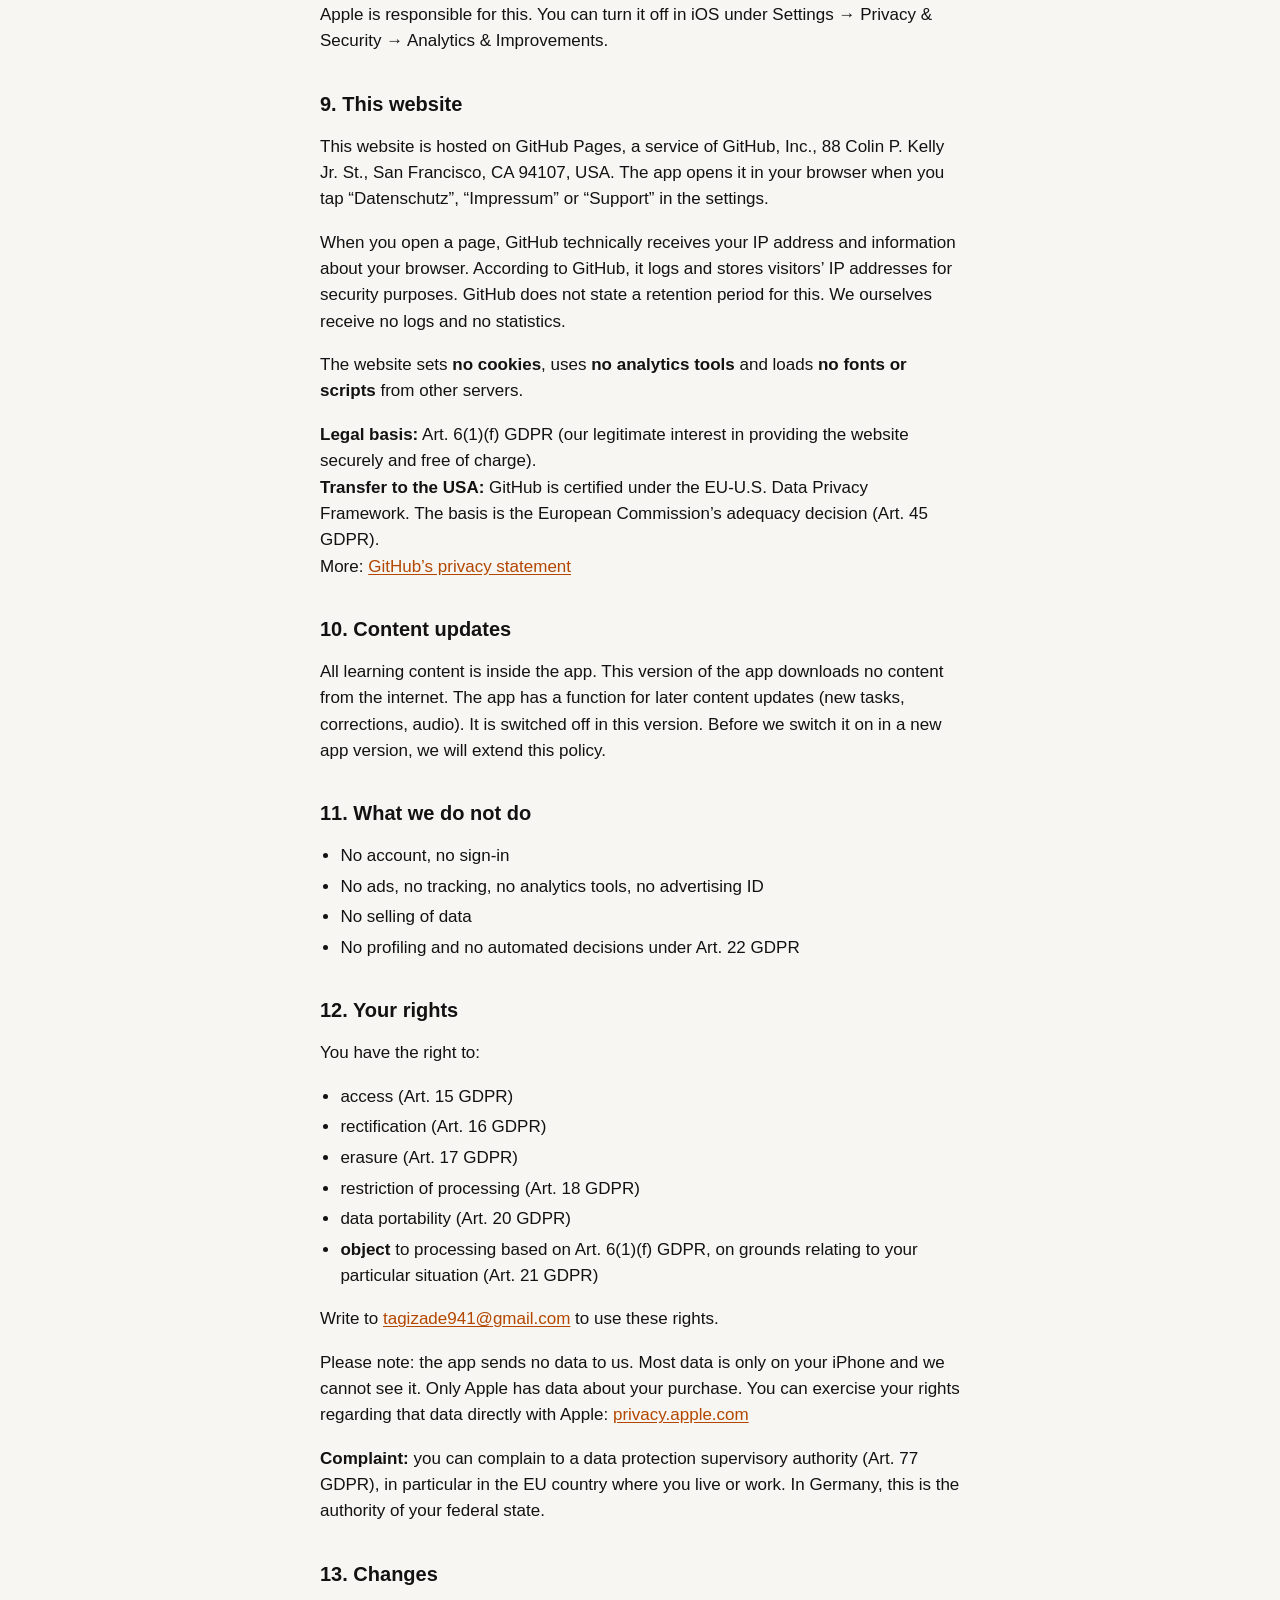
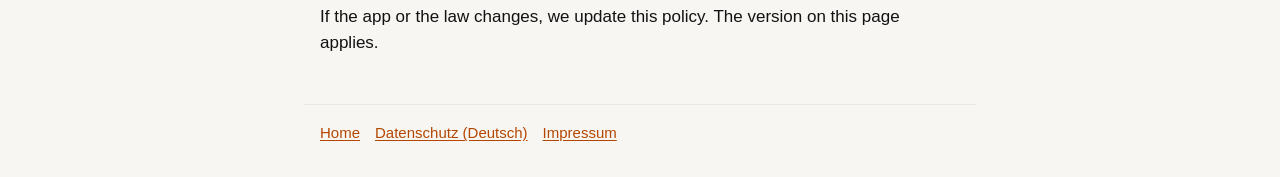
==== commit 2c07a4aa: "Address as in Apple account; Bildnachweis for question 55 photo" ====
--- a/privacy-en.html
+++ b/privacy-en.html
@@ -28,7 +28,7 @@
 
 <h2 id="controller">2. Controller</h2>
 <p>Vusal Tagizade<br>
-Bulvar küçəsi, Kristal Abşeron 2, ev 7<br>
+Bulvar küçəsi, giriş 59H, M2, m2<br>
 AZ5000 Sumqayıt<br>
 Azerbaijan<br>
 Email: <a href="mailto:tagizade941@gmail.com">tagizade941@gmail.com</a></p>
